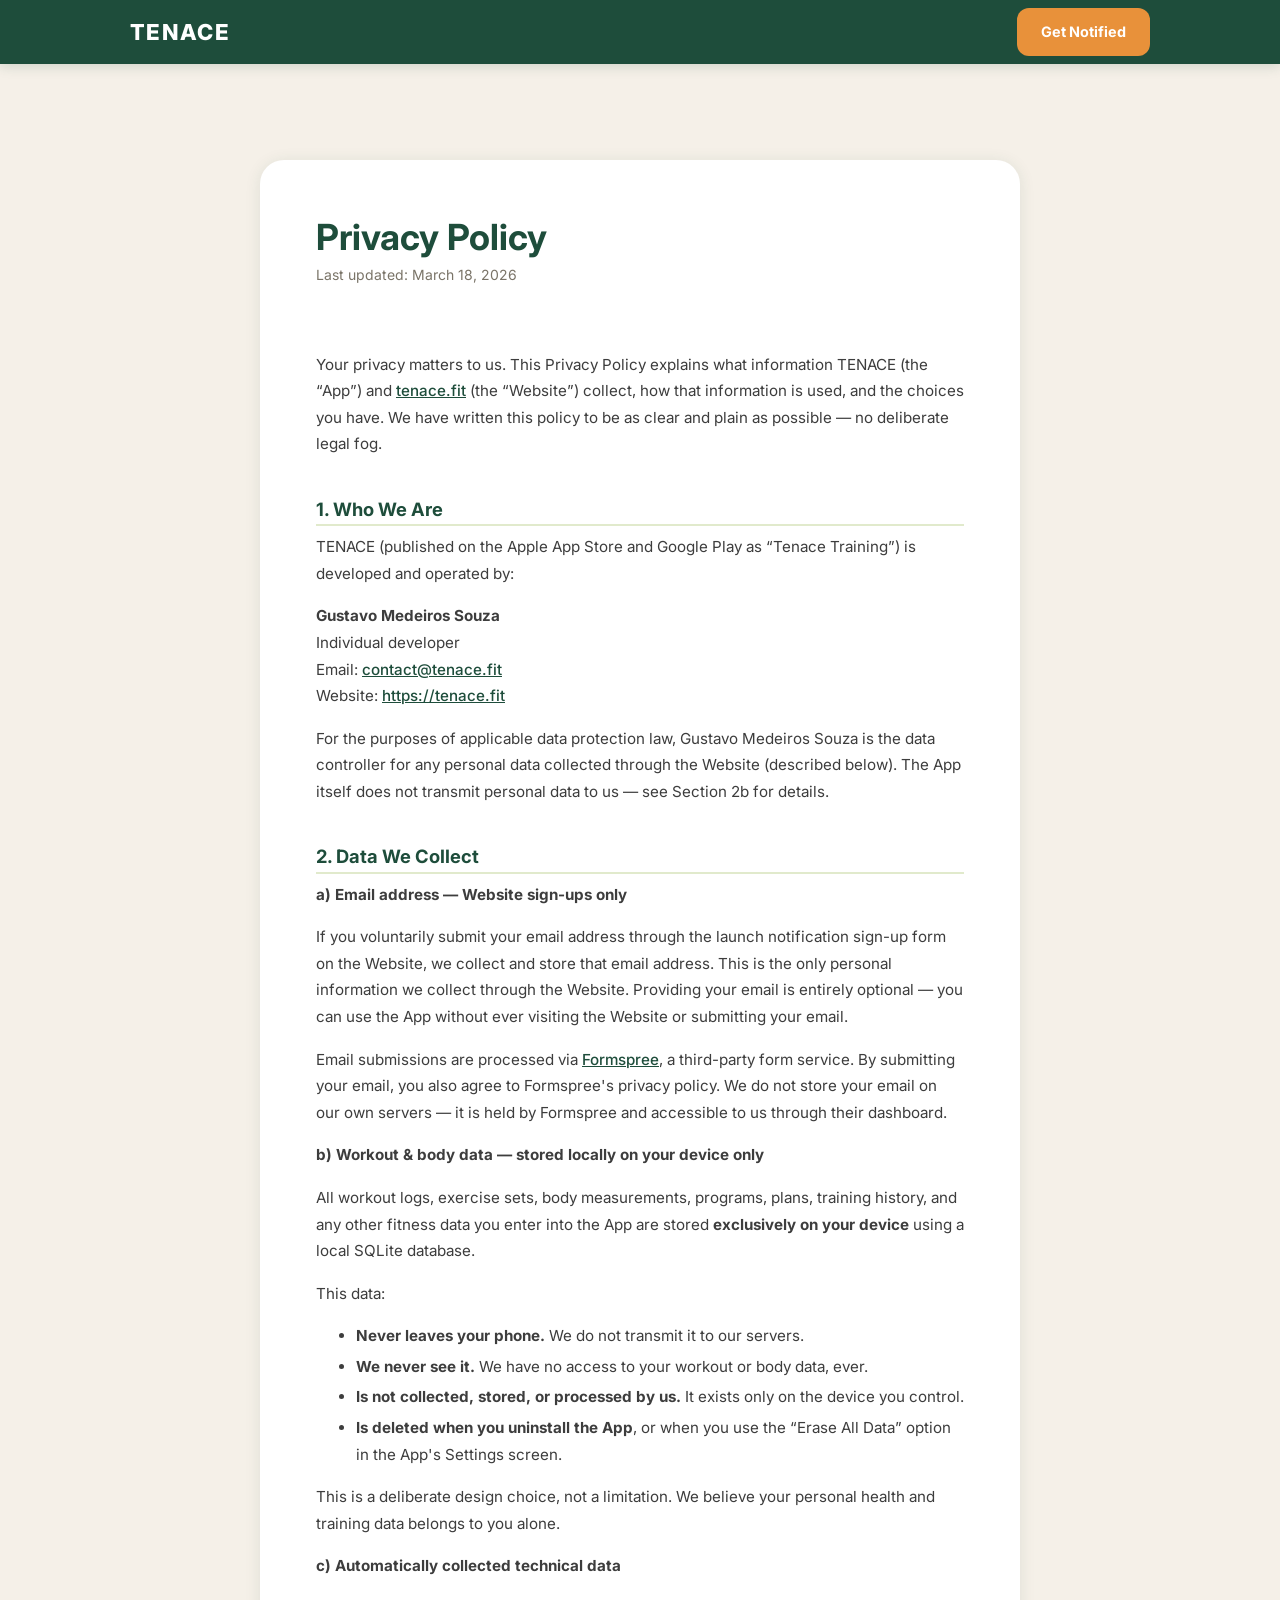
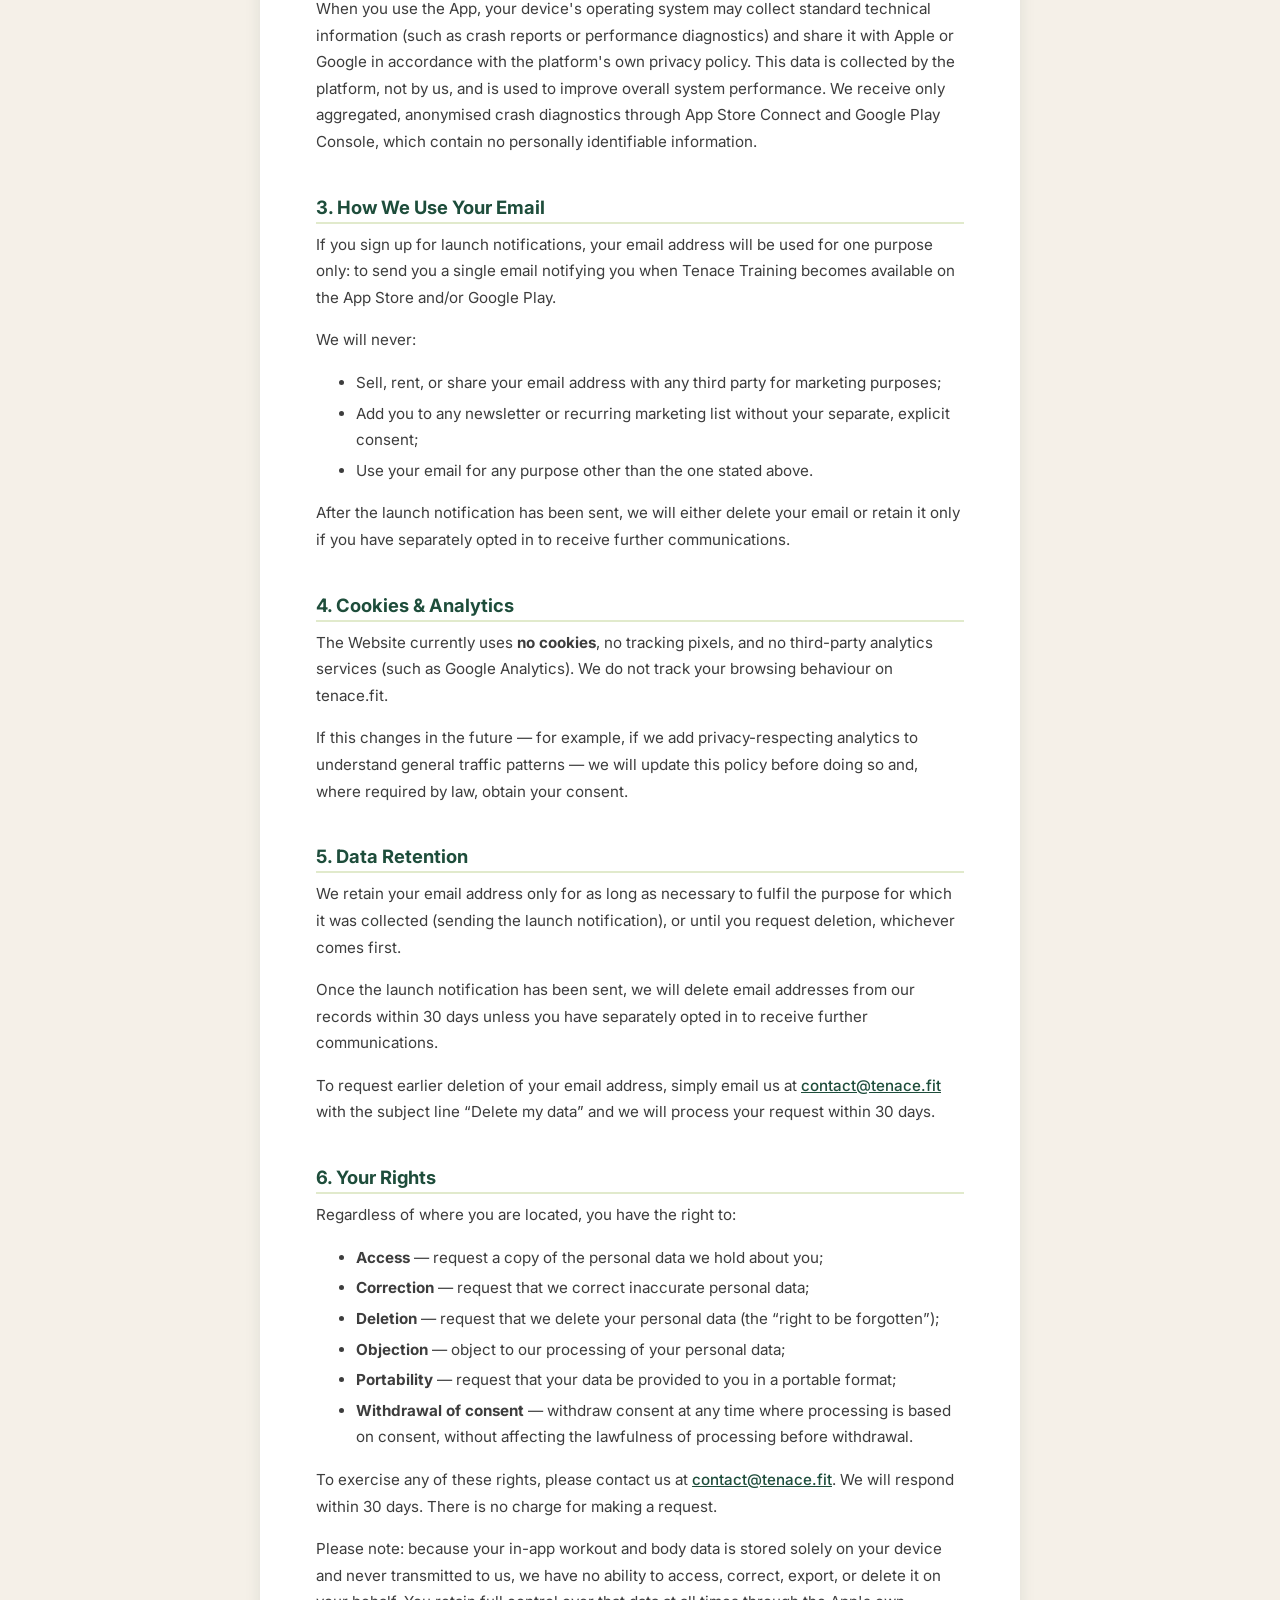
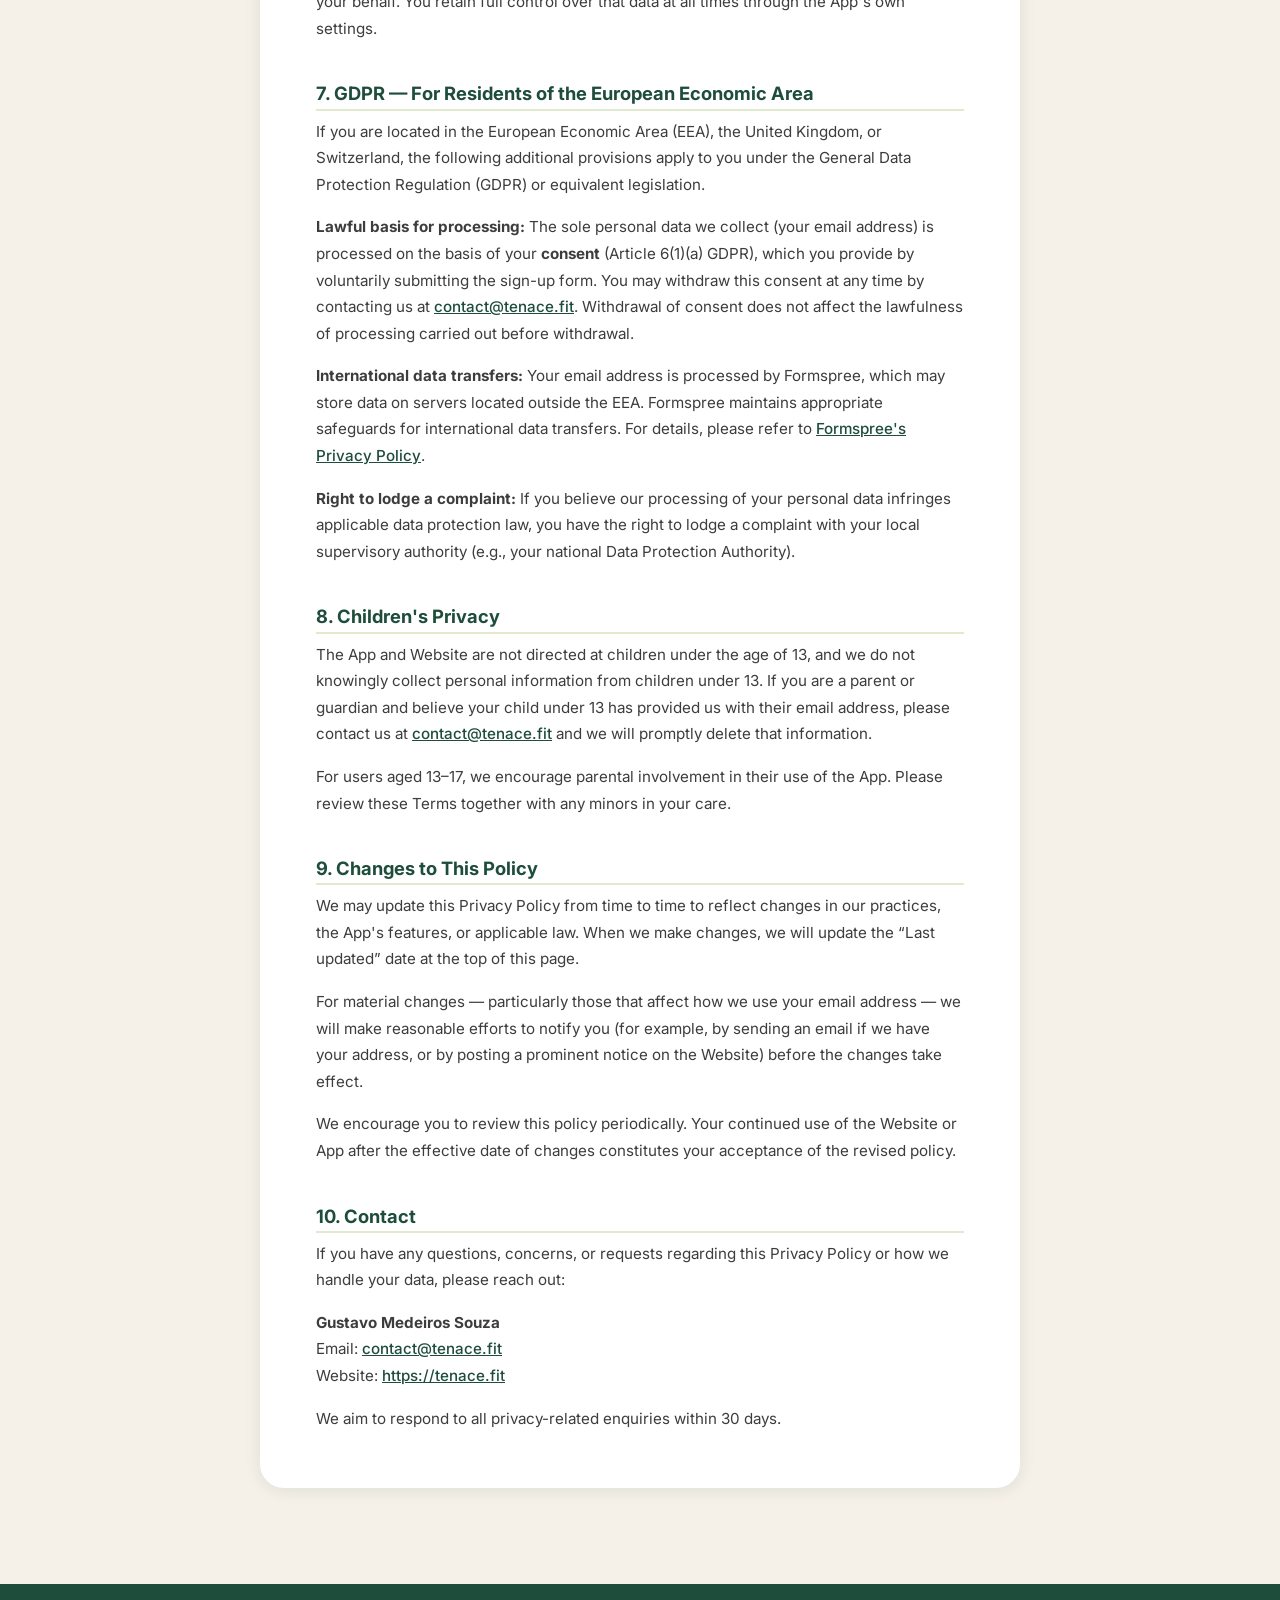
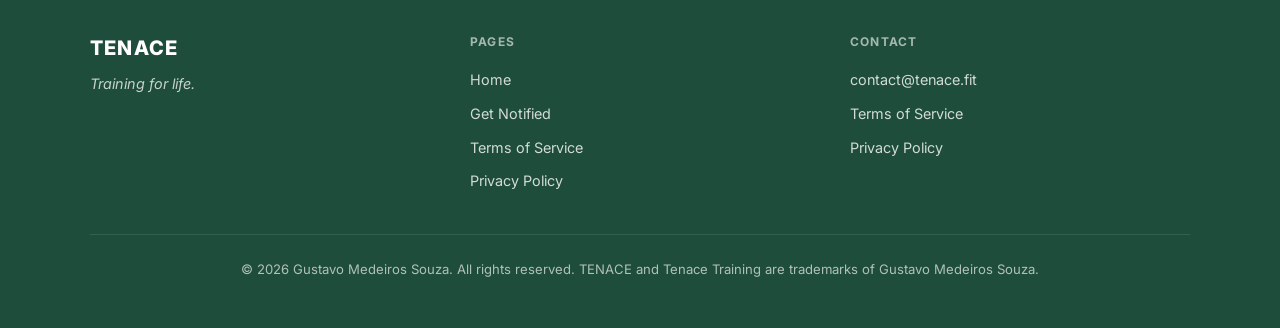
==== privacy.html @ 6ef83d58 "First version of Tenace Web Page" ====
<!DOCTYPE html>
<html lang="en">
<head>
  <!-- ============================================================
       TENACE — Privacy Policy
       https://tenace.fit/privacy.html
       ============================================================ -->

  <meta charset="UTF-8" />
  <meta name="viewport" content="width=device-width, initial-scale=1.0" />

  <title>Privacy Policy — TENACE</title>
  <meta name="description" content="Privacy Policy for TENACE (Tenace Training) — the gym tracker app by Gustavo Medeiros Souza. Your workout data never leaves your device." />
  <meta name="robots" content="noindex" />

  <link rel="canonical" href="https://tenace.fit/privacy.html" />

  <!-- Google Fonts — Inter -->
  <link rel="preconnect" href="https://fonts.googleapis.com" />
  <link rel="preconnect" href="https://fonts.gstatic.com" crossorigin />
  <link href="https://fonts.googleapis.com/css2?family=Inter:wght@400;500;600;700;800&display=swap" rel="stylesheet" />

  <!-- Shared stylesheet -->
  <link rel="stylesheet" href="styles.css" />
</head>

<body>

  <!-- ============================================================
       NAVIGATION (identical to index.html)
       ============================================================ -->
  <nav class="site-nav" aria-label="Main navigation">
    <div class="site-nav__inner">
      <a href="/" class="site-nav__logo" aria-label="TENACE home">TENACE</a>
      <div class="site-nav__actions">
        <a href="/#signup" class="btn-primary site-nav__cta">Get Notified</a>
      </div>
    </div>
  </nav>


  <!-- ============================================================
       PRIVACY POLICY CONTENT
       ============================================================ -->
  <main class="prose-page" aria-labelledby="privacy-title">
    <article class="prose-card">

      <h1 id="privacy-title">Privacy Policy</h1>
      <p class="prose-meta">Last updated: March 18, 2026</p>

      <p>
        Your privacy matters to us. This Privacy Policy explains what information
        TENACE (the &ldquo;App&rdquo;) and <a href="https://tenace.fit">tenace.fit</a>
        (the &ldquo;Website&rdquo;) collect, how that information is used, and
        the choices you have. We have written this policy to be as clear and
        plain as possible — no deliberate legal fog.
      </p>


      <!-- ── 1. Who We Are ── -->
      <h2>1. Who We Are</h2>
      <p>
        TENACE (published on the Apple App Store and Google Play as &ldquo;Tenace
        Training&rdquo;) is developed and operated by:
      </p>
      <p>
        <strong>Gustavo Medeiros Souza</strong><br />
        Individual developer<br />
        Email: <a href="mailto:contact@tenace.fit">contact@tenace.fit</a><br />
        Website: <a href="https://tenace.fit">https://tenace.fit</a>
      </p>
      <p>
        For the purposes of applicable data protection law, Gustavo Medeiros Souza
        is the data controller for any personal data collected through the Website
        (described below). The App itself does not transmit personal data to us —
        see Section 2b for details.
      </p>


      <!-- ── 2. Data We Collect ── -->
      <h2>2. Data We Collect</h2>

      <p><strong>a) Email address — Website sign-ups only</strong></p>
      <p>
        If you voluntarily submit your email address through the launch notification
        sign-up form on the Website, we collect and store that email address. This
        is the only personal information we collect through the Website. Providing
        your email is entirely optional — you can use the App without ever visiting
        the Website or submitting your email.
      </p>
      <p>
        Email submissions are processed via <a href="https://formspree.io" target="_blank" rel="noopener noreferrer">Formspree</a>,
        a third-party form service. By submitting your email, you also agree to
        Formspree's privacy policy. We do not store your email on our own servers —
        it is held by Formspree and accessible to us through their dashboard.
      </p>

      <p><strong>b) Workout &amp; body data — stored locally on your device only</strong></p>
      <p>
        All workout logs, exercise sets, body measurements, programs, plans, training
        history, and any other fitness data you enter into the App are stored
        <strong>exclusively on your device</strong> using a local SQLite database.
      </p>
      <p>
        This data:
      </p>
      <ul>
        <li><strong>Never leaves your phone.</strong> We do not transmit it to our servers.</li>
        <li><strong>We never see it.</strong> We have no access to your workout or body data, ever.</li>
        <li><strong>Is not collected, stored, or processed by us.</strong> It exists only on the device you control.</li>
        <li><strong>Is deleted when you uninstall the App</strong>, or when you use the &ldquo;Erase All Data&rdquo; option in the App's Settings screen.</li>
      </ul>
      <p>
        This is a deliberate design choice, not a limitation. We believe your
        personal health and training data belongs to you alone.
      </p>

      <p><strong>c) Automatically collected technical data</strong></p>
      <p>
        When you use the App, your device's operating system may collect standard
        technical information (such as crash reports or performance diagnostics)
        and share it with Apple or Google in accordance with the platform's own
        privacy policy. This data is collected by the platform, not by us, and
        is used to improve overall system performance. We receive only aggregated,
        anonymised crash diagnostics through App Store Connect and Google Play
        Console, which contain no personally identifiable information.
      </p>


      <!-- ── 3. How We Use Your Email ── -->
      <h2>3. How We Use Your Email</h2>
      <p>
        If you sign up for launch notifications, your email address will be used
        for one purpose only: to send you a single email notifying you when Tenace
        Training becomes available on the App Store and/or Google Play.
      </p>
      <p>
        We will never:
      </p>
      <ul>
        <li>Sell, rent, or share your email address with any third party for
            marketing purposes;</li>
        <li>Add you to any newsletter or recurring marketing list without your
            separate, explicit consent;</li>
        <li>Use your email for any purpose other than the one stated above.</li>
      </ul>
      <p>
        After the launch notification has been sent, we will either delete your
        email or retain it only if you have separately opted in to receive further
        communications.
      </p>


      <!-- ── 4. Cookies & Analytics ── -->
      <h2>4. Cookies &amp; Analytics</h2>
      <p>
        The Website currently uses <strong>no cookies</strong>, no tracking pixels,
        and no third-party analytics services (such as Google Analytics). We do not
        track your browsing behaviour on tenace.fit.
      </p>
      <p>
        If this changes in the future — for example, if we add privacy-respecting
        analytics to understand general traffic patterns — we will update this
        policy before doing so and, where required by law, obtain your consent.
      </p>


      <!-- ── 5. Data Retention ── -->
      <h2>5. Data Retention</h2>
      <p>
        We retain your email address only for as long as necessary to fulfil the
        purpose for which it was collected (sending the launch notification), or
        until you request deletion, whichever comes first.
      </p>
      <p>
        Once the launch notification has been sent, we will delete email addresses
        from our records within 30 days unless you have separately opted in to
        receive further communications.
      </p>
      <p>
        To request earlier deletion of your email address, simply email us at
        <a href="mailto:contact@tenace.fit">contact@tenace.fit</a> with the
        subject line &ldquo;Delete my data&rdquo; and we will process your
        request within 30 days.
      </p>


      <!-- ── 6. Your Rights ── -->
      <h2>6. Your Rights</h2>
      <p>
        Regardless of where you are located, you have the right to:
      </p>
      <ul>
        <li><strong>Access</strong> — request a copy of the personal data we hold about you;</li>
        <li><strong>Correction</strong> — request that we correct inaccurate personal data;</li>
        <li><strong>Deletion</strong> — request that we delete your personal data (the &ldquo;right to be forgotten&rdquo;);</li>
        <li><strong>Objection</strong> — object to our processing of your personal data;</li>
        <li><strong>Portability</strong> — request that your data be provided to you in a portable format;</li>
        <li><strong>Withdrawal of consent</strong> — withdraw consent at any time where processing is based on consent, without affecting the lawfulness of processing before withdrawal.</li>
      </ul>
      <p>
        To exercise any of these rights, please contact us at
        <a href="mailto:contact@tenace.fit">contact@tenace.fit</a>.
        We will respond within 30 days. There is no charge for making a request.
      </p>
      <p>
        Please note: because your in-app workout and body data is stored solely on
        your device and never transmitted to us, we have no ability to access,
        correct, export, or delete it on your behalf. You retain full control over
        that data at all times through the App's own settings.
      </p>


      <!-- ── 7. GDPR (EU Residents) ── -->
      <h2>7. GDPR — For Residents of the European Economic Area</h2>
      <p>
        If you are located in the European Economic Area (EEA), the United Kingdom,
        or Switzerland, the following additional provisions apply to you under the
        General Data Protection Regulation (GDPR) or equivalent legislation.
      </p>
      <p>
        <strong>Lawful basis for processing:</strong> The sole personal data we
        collect (your email address) is processed on the basis of your
        <strong>consent</strong> (Article 6(1)(a) GDPR), which you provide by
        voluntarily submitting the sign-up form. You may withdraw this consent
        at any time by contacting us at
        <a href="mailto:contact@tenace.fit">contact@tenace.fit</a>.
        Withdrawal of consent does not affect the lawfulness of processing
        carried out before withdrawal.
      </p>
      <p>
        <strong>International data transfers:</strong> Your email address is
        processed by Formspree, which may store data on servers located outside
        the EEA. Formspree maintains appropriate safeguards for international data
        transfers. For details, please refer to
        <a href="https://formspree.io/legal/privacy-policy/" target="_blank" rel="noopener noreferrer">Formspree's Privacy Policy</a>.
      </p>
      <p>
        <strong>Right to lodge a complaint:</strong> If you believe our processing
        of your personal data infringes applicable data protection law, you have
        the right to lodge a complaint with your local supervisory authority
        (e.g., your national Data Protection Authority).
      </p>


      <!-- ── 8. Children's Privacy ── -->
      <h2>8. Children's Privacy</h2>
      <p>
        The App and Website are not directed at children under the age of 13, and
        we do not knowingly collect personal information from children under 13.
        If you are a parent or guardian and believe your child under 13 has
        provided us with their email address, please contact us at
        <a href="mailto:contact@tenace.fit">contact@tenace.fit</a> and we will
        promptly delete that information.
      </p>
      <p>
        For users aged 13–17, we encourage parental involvement in their use of
        the App. Please review these Terms together with any minors in your care.
      </p>


      <!-- ── 9. Changes to This Policy ── -->
      <h2>9. Changes to This Policy</h2>
      <p>
        We may update this Privacy Policy from time to time to reflect changes in
        our practices, the App's features, or applicable law. When we make changes,
        we will update the &ldquo;Last updated&rdquo; date at the top of this page.
      </p>
      <p>
        For material changes — particularly those that affect how we use your email
        address — we will make reasonable efforts to notify you (for example, by
        sending an email if we have your address, or by posting a prominent notice
        on the Website) before the changes take effect.
      </p>
      <p>
        We encourage you to review this policy periodically. Your continued use of
        the Website or App after the effective date of changes constitutes your
        acceptance of the revised policy.
      </p>


      <!-- ── 10. Contact ── -->
      <h2>10. Contact</h2>
      <p>
        If you have any questions, concerns, or requests regarding this Privacy
        Policy or how we handle your data, please reach out:
      </p>
      <p>
        <strong>Gustavo Medeiros Souza</strong><br />
        Email: <a href="mailto:contact@tenace.fit">contact@tenace.fit</a><br />
        Website: <a href="https://tenace.fit">https://tenace.fit</a>
      </p>
      <p>
        We aim to respond to all privacy-related enquiries within 30 days.
      </p>

    </article>
  </main>


  <!-- ============================================================
       FOOTER (identical to index.html)
       ============================================================ -->
  <footer class="site-footer" role="contentinfo">
    <div class="site-footer__inner">

      <div class="site-footer__brand">
        <p class="site-footer__brand-name">TENACE</p>
        <p class="site-footer__tagline">Training for life.</p>
      </div>

      <nav aria-label="Footer navigation">
        <p class="site-footer__heading">Pages</p>
        <ul class="site-footer__links">
          <li><a href="/">Home</a></li>
          <li><a href="/#signup">Get Notified</a></li>
          <li><a href="terms.html">Terms of Service</a></li>
          <li><a href="privacy.html">Privacy Policy</a></li>
        </ul>
      </nav>

      <div>
        <p class="site-footer__heading">Contact</p>
        <ul class="site-footer__links">
          <li><a href="mailto:contact@tenace.fit">contact@tenace.fit</a></li>
          <li><a href="terms.html">Terms of Service</a></li>
          <li><a href="privacy.html">Privacy Policy</a></li>
        </ul>
      </div>

    </div>

    <div class="site-footer__bottom">
      &copy; 2026 Gustavo Medeiros Souza. All rights reserved.
      TENACE and Tenace Training are trademarks of Gustavo Medeiros Souza.
    </div>
  </footer>

</body>
</html>
---- styles.css ----
/* ============================================================
   TENACE — Shared Stylesheet
   Website: https://tenace.fit
   "Training for life."
   ============================================================ */

/* ── Google Fonts are loaded via <link> in each HTML file ── */

/* ============================================================
   1. CSS CUSTOM PROPERTIES (Design Tokens)
   ============================================================ */
:root {
  /* Brand colours */
  --color-primary:  #1E4D3B;  /* Forest Green — primary brand colour */
  --color-amber:    #E8913A;  /* Amber — CTA buttons, accents */
  --color-lime:     #A8C26E;  /* Lime Green — highlights, success states */
  --color-bg:       #F5F0E8;  /* Creamy White — page background */
  --color-surface:  #FFFFFF;  /* White — cards, surfaces */
  --color-text:     #3D3D3D;  /* Soft Charcoal — body text */
  --color-muted:    #7A7468;  /* Warm medium gray — secondary text */

  /* Tinted backgrounds (for subtle section fills) */
  --color-lime-tint:    rgba(168, 194, 110, 0.13);
  --color-lime-border:  rgba(168, 194, 110, 0.35);
  --color-primary-tint: rgba(30, 77, 59, 0.07);

  /* Spacing scale */
  --space-xs:  4px;
  --space-sm:  8px;
  --space-md:  16px;
  --space-lg:  24px;
  --space-xl:  40px;
  --space-2xl: 64px;
  --space-3xl: 96px;

  /* Border radii */
  --radius-sm:  6px;
  --radius-md:  12px;
  --radius-lg:  16px;
  --radius-xl:  24px;
  --radius-pill: 9999px;

  /* Shadows */
  --shadow-card: 0 2px 16px rgba(30, 77, 59, 0.10);
  --shadow-nav:  0 2px 12px rgba(30, 77, 59, 0.18);

  /* Typography */
  --font-base: 'Inter', system-ui, -apple-system, sans-serif;

  /* Layout */
  --container-max: 1100px;
  --container-pad: clamp(20px, 5vw, 40px);
}

/* ============================================================
   2. CSS RESET
   ============================================================ */
*, *::before, *::after {
  box-sizing: border-box;
  margin: 0;
  padding: 0;
}

html {
  scroll-behavior: smooth;
  font-size: 16px;
  -webkit-text-size-adjust: 100%;
}

body {
  font-family: var(--font-base);
  background-color: var(--color-bg);
  color: var(--color-text);
  line-height: 1.6;
  -webkit-font-smoothing: antialiased;
  -moz-osx-font-smoothing: grayscale;
}

img, svg {
  display: block;
  max-width: 100%;
}

a {
  color: inherit;
  text-decoration: none;
}

ul, ol {
  list-style: none;
}

button, input, textarea, select {
  font-family: inherit;
  font-size: inherit;
}

h1, h2, h3, h4, h5, h6 {
  line-height: 1.2;
  font-weight: 700;
}

/* ============================================================
   3. LAYOUT UTILITIES
   ============================================================ */
.container {
  width: 100%;
  max-width: var(--container-max);
  margin-left: auto;
  margin-right: auto;
  padding-left: var(--container-pad);
  padding-right: var(--container-pad);
}

/* ============================================================
   4. BUTTON STYLES
   ============================================================ */

/* Primary CTA — amber background, white text */
.btn-primary {
  display: inline-flex;
  align-items: center;
  justify-content: center;
  gap: var(--space-sm);
  background-color: var(--color-amber);
  color: #FFFFFF;
  font-weight: 700;
  font-size: 1rem;
  padding: 14px 28px;
  border-radius: var(--radius-md);
  border: 2px solid transparent;
  cursor: pointer;
  transition: background-color 0.18s ease, transform 0.12s ease, box-shadow 0.18s ease;
  white-space: nowrap;
  text-decoration: none;
}

.btn-primary:hover,
.btn-primary:focus-visible {
  background-color: #D07B28;  /* Slightly darker amber on hover */
  box-shadow: 0 4px 16px rgba(232, 145, 58, 0.35);
  transform: translateY(-1px);
  outline: none;
}

.btn-primary:active {
  transform: translateY(0);
  box-shadow: none;
}

/* Outline variant — forest green border and text */
.btn-outline {
  display: inline-flex;
  align-items: center;
  justify-content: center;
  gap: var(--space-sm);
  background-color: transparent;
  color: var(--color-primary);
  font-weight: 600;
  font-size: 1rem;
  padding: 12px 26px;
  border-radius: var(--radius-md);
  border: 2px solid var(--color-primary);
  cursor: pointer;
  transition: background-color 0.18s ease, color 0.18s ease, transform 0.12s ease;
  white-space: nowrap;
  text-decoration: none;
}

.btn-outline:hover,
.btn-outline:focus-visible {
  background-color: var(--color-primary);
  color: #FFFFFF;
  outline: none;
}

/* ============================================================
   5. NAVIGATION
   ============================================================ */
.site-nav {
  position: sticky;
  top: 0;
  z-index: 100;
  background-color: var(--color-primary);
  box-shadow: var(--shadow-nav);
}

.site-nav__inner {
  display: flex;
  align-items: center;
  justify-content: space-between;
  height: 64px;
  padding-left: var(--container-pad);
  padding-right: var(--container-pad);
  max-width: var(--container-max);
  margin-left: auto;
  margin-right: auto;
}

/* TENACE wordmark in the nav */
.site-nav__logo {
  font-size: 1.375rem;
  font-weight: 800;
  color: #FFFFFF;
  letter-spacing: 0.06em;
  text-decoration: none;
  line-height: 1;
}

.site-nav__logo:hover {
  opacity: 0.9;
}

/* Right-side nav actions */
.site-nav__actions {
  display: flex;
  align-items: center;
  gap: var(--space-md);
}

/* Nav CTA button — amber, but slightly smaller */
.site-nav__cta {
  font-size: 0.9rem;
  padding: 10px 22px;
}

/* ============================================================
   6. FOOTER
   ============================================================ */
.site-footer {
  background-color: var(--color-primary);
  color: #FFFFFF;
  padding: 48px var(--container-pad);
}

.site-footer__inner {
  max-width: var(--container-max);
  margin-left: auto;
  margin-right: auto;
  display: grid;
  grid-template-columns: 1fr 1fr 1fr;
  gap: var(--space-xl);
  align-items: start;
}

/* Column 1 — logo + tagline */
.site-footer__brand-name {
  font-size: 1.25rem;
  font-weight: 800;
  letter-spacing: 0.06em;
  margin-bottom: var(--space-sm);
}

.site-footer__tagline {
  font-size: 0.9rem;
  opacity: 0.75;
  font-style: italic;
}

/* Column headings */
.site-footer__heading {
  font-size: 0.75rem;
  font-weight: 700;
  letter-spacing: 0.1em;
  text-transform: uppercase;
  opacity: 0.6;
  margin-bottom: var(--space-md);
}

/* Footer links */
.site-footer__links {
  display: flex;
  flex-direction: column;
  gap: var(--space-sm);
}

.site-footer__links a {
  font-size: 0.9rem;
  opacity: 0.8;
  transition: opacity 0.15s ease;
}

.site-footer__links a:hover {
  opacity: 1;
  text-decoration: underline;
}

/* Bottom copyright bar */
.site-footer__bottom {
  max-width: var(--container-max);
  margin: var(--space-xl) auto 0;
  padding-top: var(--space-lg);
  border-top: 1px solid rgba(255, 255, 255, 0.15);
  text-align: center;
  font-size: 0.82rem;
  opacity: 0.65;
}

/* ============================================================
   7. FORM ELEMENTS (shared across pages)
   ============================================================ */
.form-input {
  flex: 1;
  min-width: 0;          /* Allows shrinking inside flex containers */
  height: 50px;
  padding: 0 var(--space-md);
  border: 2px solid rgba(30, 77, 59, 0.20);
  border-radius: var(--radius-md);
  background-color: var(--color-surface);
  color: var(--color-text);
  font-size: 0.95rem;
  transition: border-color 0.18s ease, box-shadow 0.18s ease;
  outline: none;
}

.form-input::placeholder {
  color: var(--color-muted);
}

.form-input:focus {
  border-color: var(--color-primary);
  box-shadow: 0 0 0 3px rgba(30, 77, 59, 0.10);
}

/* ============================================================
   8. PROSE / LEGAL PAGE STYLES
   Used on terms.html and privacy.html
   ============================================================ */
.prose-page {
  padding: var(--space-3xl) var(--container-pad);
  min-height: calc(100vh - 64px - 260px); /* Fill space between nav and footer */
}

.prose-card {
  background-color: var(--color-surface);
  border-radius: var(--radius-xl);
  padding: clamp(32px, 6vw, 56px);
  max-width: 760px;
  margin: 0 auto;
  box-shadow: var(--shadow-card);
}

.prose-card h1 {
  font-size: clamp(1.75rem, 4vw, 2.25rem);
  color: var(--color-primary);
  margin-bottom: var(--space-xs);
}

.prose-card .prose-meta {
  font-size: 0.875rem;
  color: var(--color-muted);
  margin-bottom: var(--space-2xl);
}

.prose-card h2 {
  font-size: 1.15rem;
  color: var(--color-primary);
  margin-top: var(--space-xl);
  margin-bottom: var(--space-sm);
  padding-bottom: var(--space-xs);
  border-bottom: 2px solid var(--color-lime-border);
}

.prose-card p {
  font-size: 0.95rem;
  color: var(--color-text);
  line-height: 1.75;
  margin-bottom: var(--space-md);
}

.prose-card p:last-child {
  margin-bottom: 0;
}

.prose-card ul {
  list-style: disc;
  padding-left: var(--space-xl);
  margin-bottom: var(--space-md);
}

.prose-card ul li {
  font-size: 0.95rem;
  color: var(--color-text);
  line-height: 1.75;
  margin-bottom: var(--space-xs);
}

.prose-card a {
  color: var(--color-primary);
  text-decoration: underline;
  font-weight: 500;
}

.prose-card a:hover {
  color: var(--color-amber);
}

/* ============================================================
   9. RESPONSIVE — MOBILE BREAKPOINT (≤ 768px)
   ============================================================ */
@media (max-width: 768px) {
  /* Footer collapses to single column */
  .site-footer__inner {
    grid-template-columns: 1fr;
    gap: var(--space-xl);
  }

  /* Nav CTA text shortens on very small screens */
  .site-nav__cta {
    font-size: 0.85rem;
    padding: 9px 16px;
  }

  /* Prose card removes excess padding on mobile */
  .prose-card {
    border-radius: var(--radius-lg);
  }

  .prose-page {
    padding: var(--space-xl) var(--container-pad);
  }
}

@media (max-width: 480px) {
  .site-nav__logo {
    font-size: 1.2rem;
  }
}
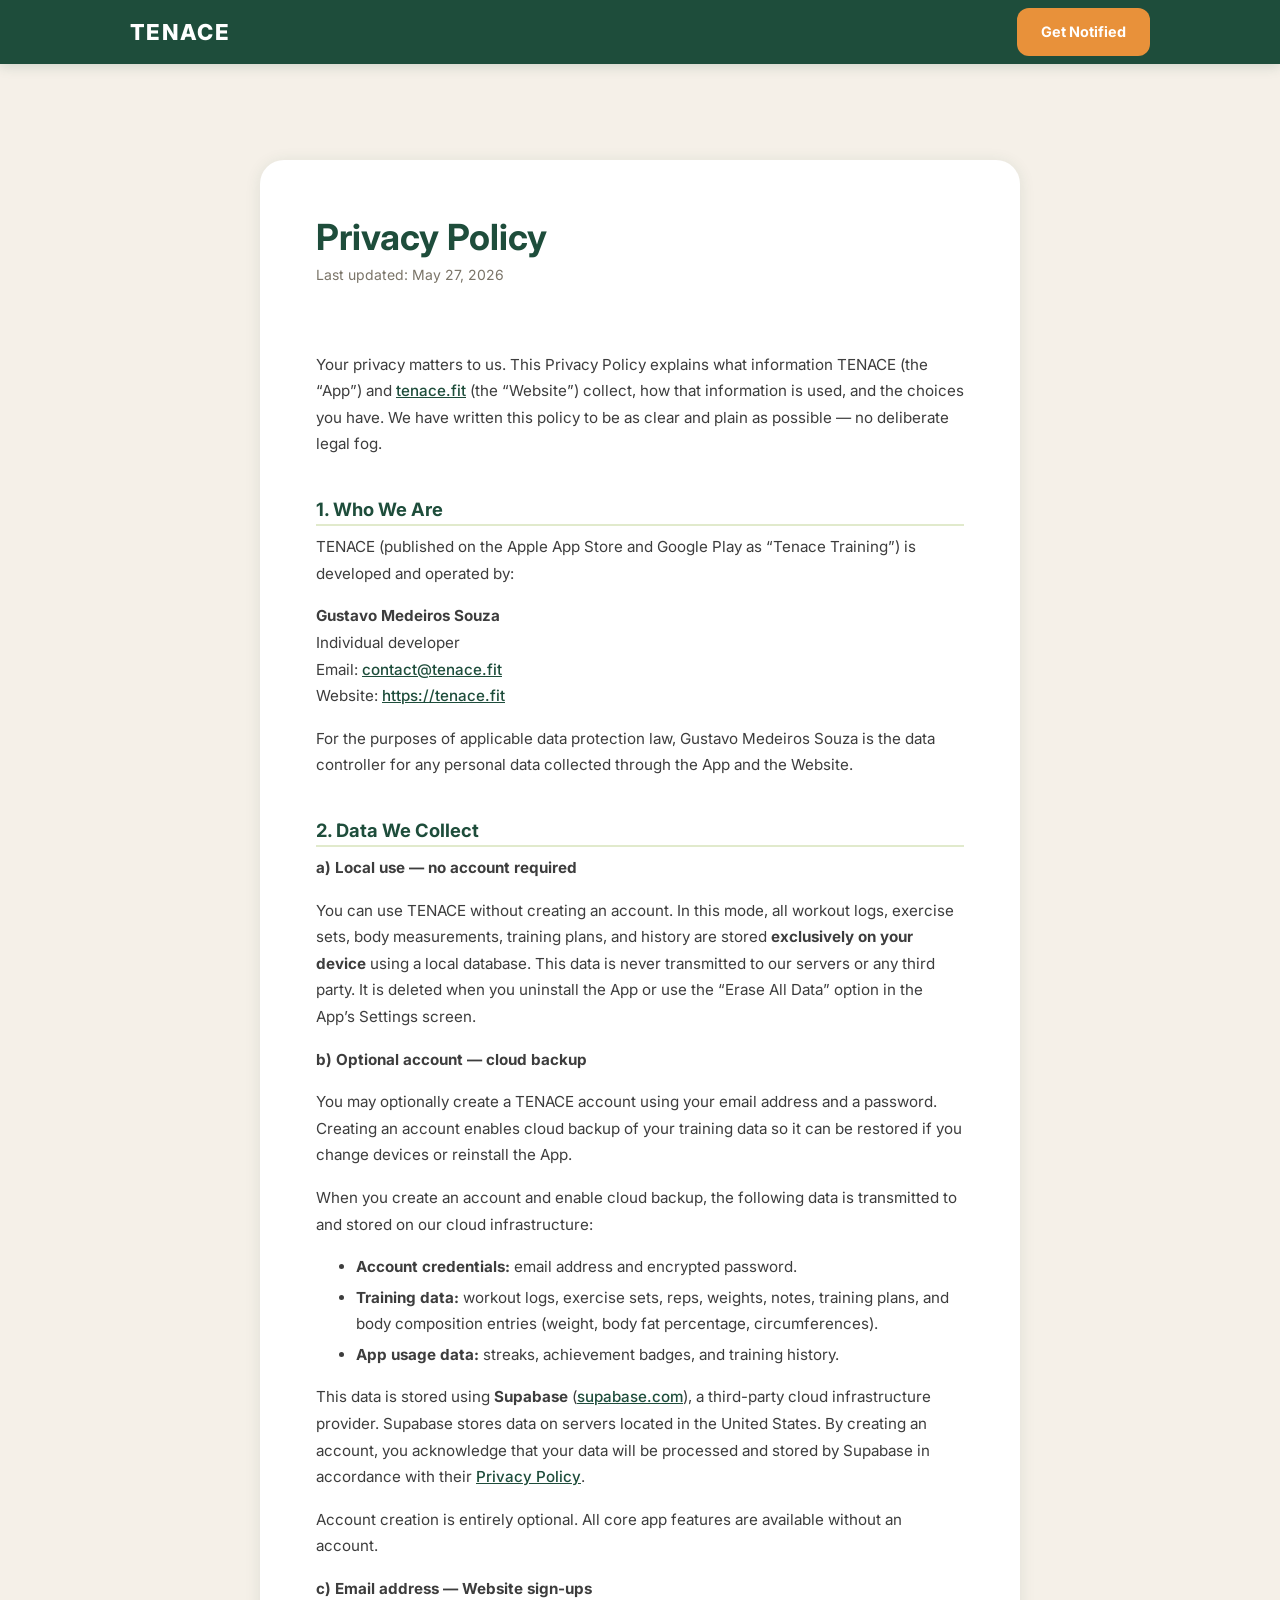
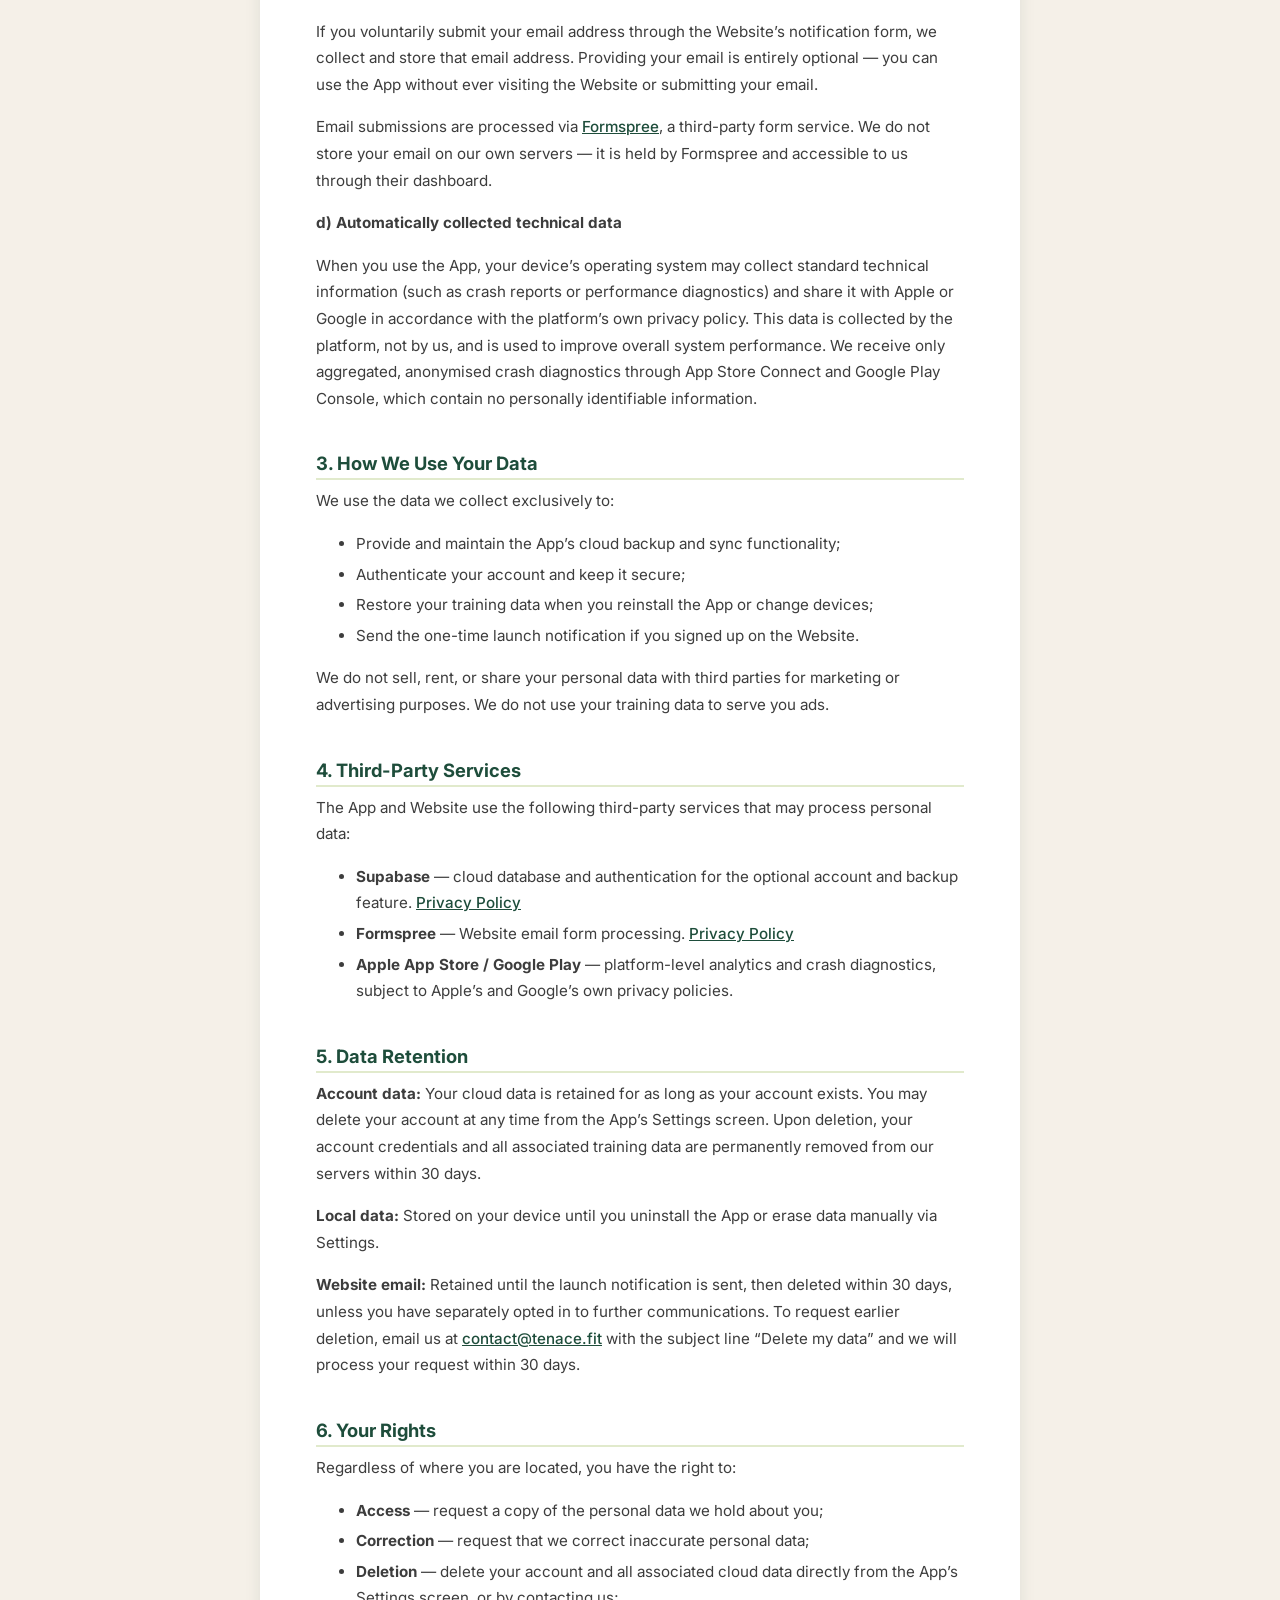
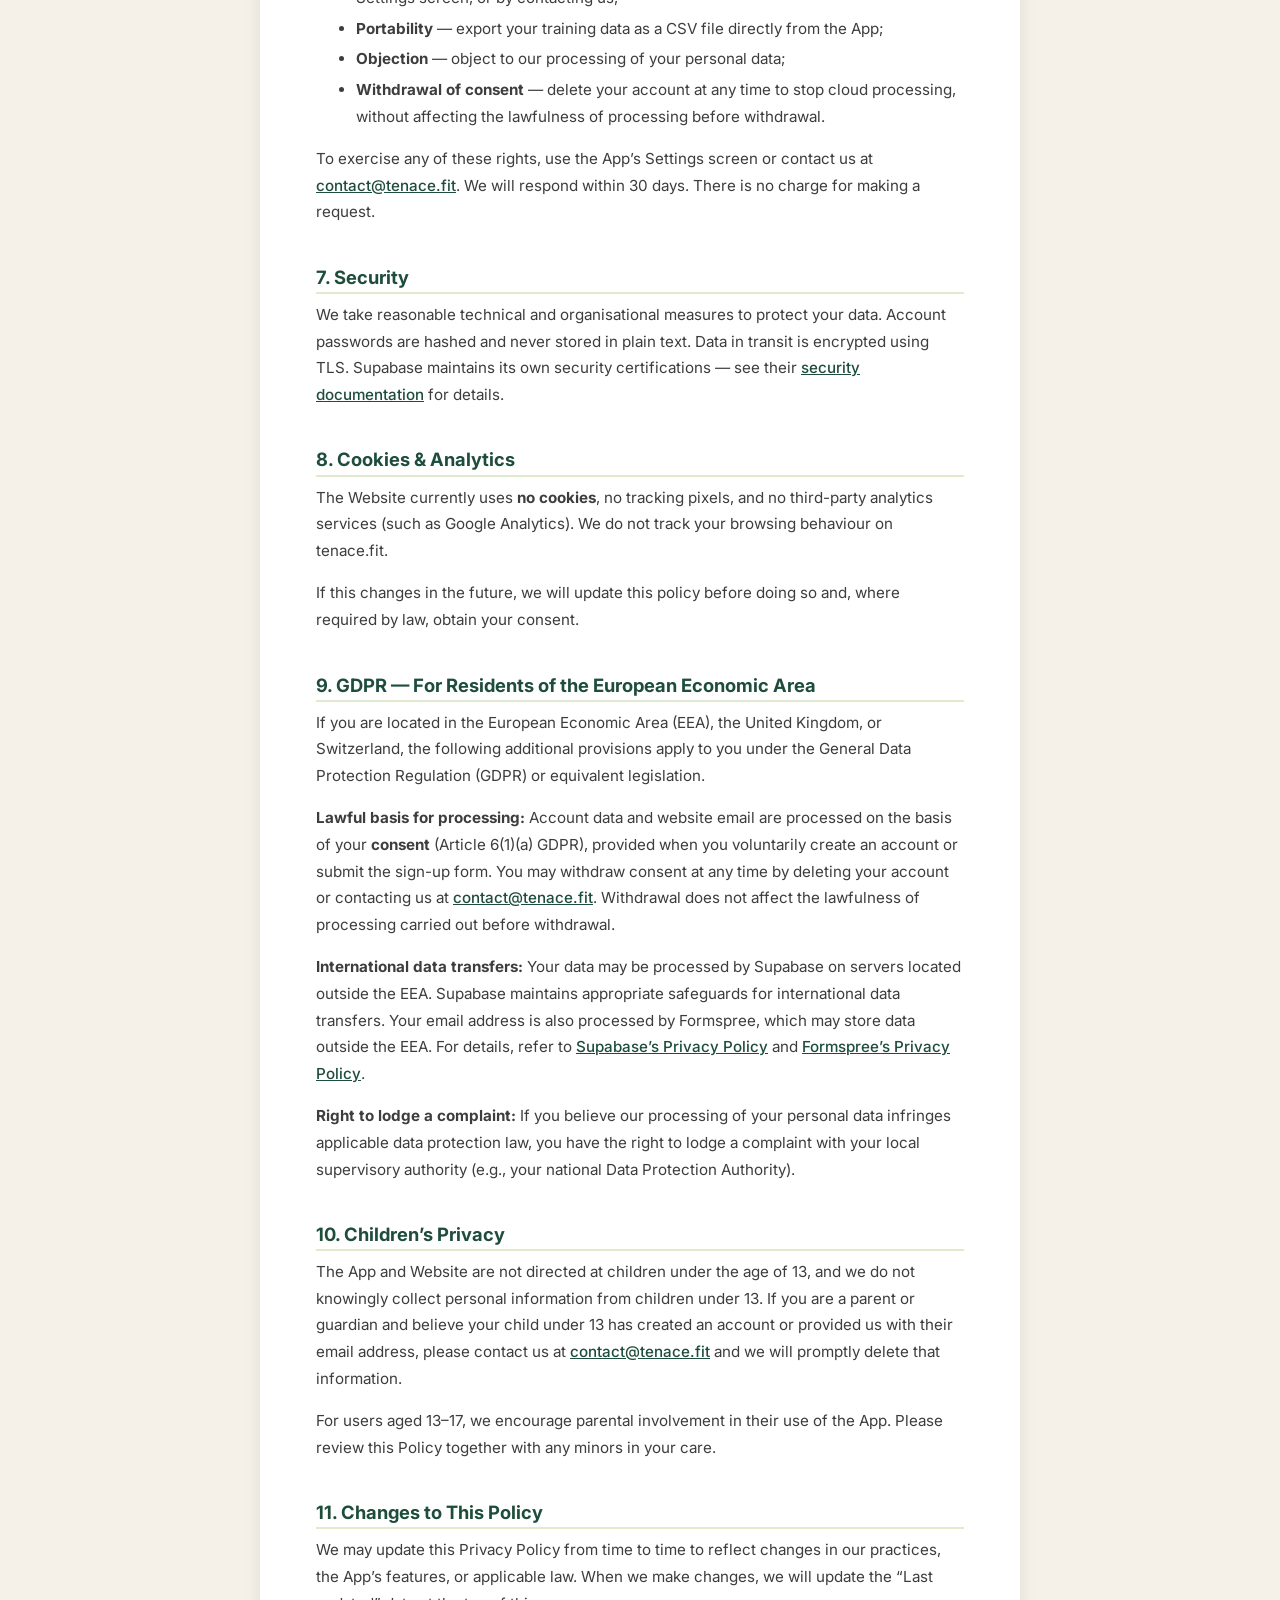
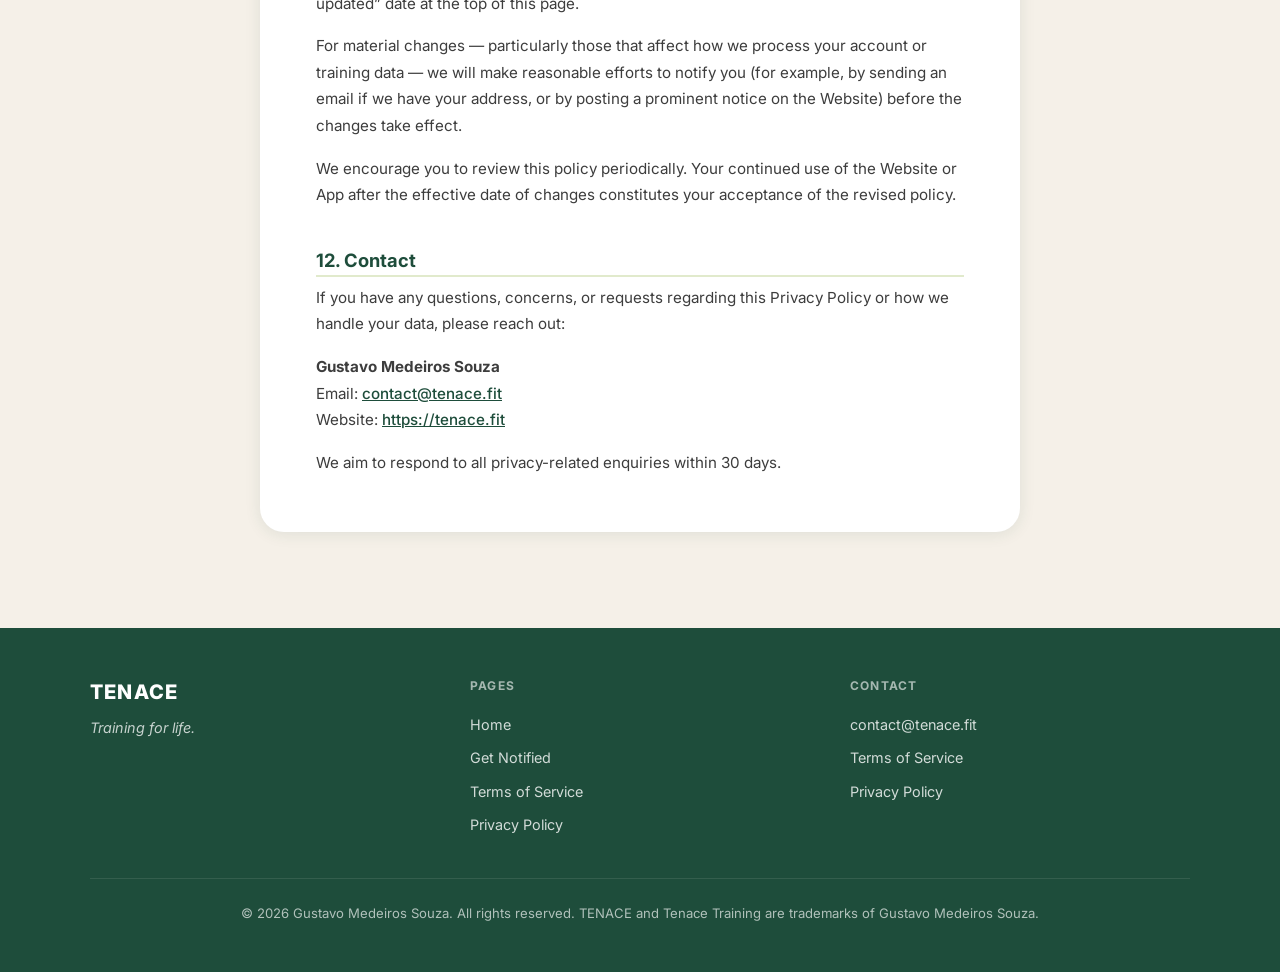
==== commit dbb79232: "Privacy update This update reflects the use of Supabase." ====
--- a/privacy.html
+++ b/privacy.html
@@ -10,7 +10,7 @@
   <meta name="viewport" content="width=device-width, initial-scale=1.0" />
 
   <title>Privacy Policy — TENACE</title>
-  <meta name="description" content="Privacy Policy for TENACE (Tenace Training) — the gym tracker app by Gustavo Medeiros Souza. Your workout data never leaves your device." />
+  <meta name="description" content="Privacy Policy for TENACE (Tenace Training) — the gym tracker app by Gustavo Medeiros Souza." />
   <meta name="robots" content="noindex" />
 
   <link rel="canonical" href="https://tenace.fit/privacy.html" />
@@ -46,7 +46,7 @@
     <article class="prose-card">
 
       <h1 id="privacy-title">Privacy Policy</h1>
-      <p class="prose-meta">Last updated: March 18, 2026</p>
+      <p class="prose-meta">Last updated: May 27, 2026</p>
 
       <p>
         Your privacy matters to us. This Privacy Policy explains what information
@@ -71,55 +71,74 @@
       </p>
       <p>
         For the purposes of applicable data protection law, Gustavo Medeiros Souza
-        is the data controller for any personal data collected through the Website
-        (described below). The App itself does not transmit personal data to us —
-        see Section 2b for details.
+        is the data controller for any personal data collected through the App
+        and the Website.
       </p>
 
 
       <!-- ── 2. Data We Collect ── -->
       <h2>2. Data We Collect</h2>
 
-      <p><strong>a) Email address — Website sign-ups only</strong></p>
-      <p>
-        If you voluntarily submit your email address through the launch notification
-        sign-up form on the Website, we collect and store that email address. This
-        is the only personal information we collect through the Website. Providing
-        your email is entirely optional — you can use the App without ever visiting
-        the Website or submitting your email.
-      </p>
-      <p>
-        Email submissions are processed via <a href="https://formspree.io" target="_blank" rel="noopener noreferrer">Formspree</a>,
-        a third-party form service. By submitting your email, you also agree to
-        Formspree's privacy policy. We do not store your email on our own servers —
+      <p><strong>a) Local use — no account required</strong></p>
+      <p>
+        You can use TENACE without creating an account. In this mode, all workout
+        logs, exercise sets, body measurements, training plans, and history are
+        stored <strong>exclusively on your device</strong> using a local database.
+        This data is never transmitted to our servers or any third party. It is
+        deleted when you uninstall the App or use the &ldquo;Erase All Data&rdquo;
+        option in the App&rsquo;s Settings screen.
+      </p>
+
+      <p><strong>b) Optional account — cloud backup</strong></p>
+      <p>
+        You may optionally create a TENACE account using your email address and a
+        password. Creating an account enables cloud backup of your training data so
+        it can be restored if you change devices or reinstall the App.
+      </p>
+      <p>
+        When you create an account and enable cloud backup, the following data is
+        transmitted to and stored on our cloud infrastructure:
+      </p>
+      <ul>
+        <li><strong>Account credentials:</strong> email address and encrypted password.</li>
+        <li><strong>Training data:</strong> workout logs, exercise sets, reps, weights,
+            notes, training plans, and body composition entries (weight, body fat
+            percentage, circumferences).</li>
+        <li><strong>App usage data:</strong> streaks, achievement badges, and training
+            history.</li>
+      </ul>
+      <p>
+        This data is stored using <strong>Supabase</strong>
+        (<a href="https://supabase.com" target="_blank" rel="noopener noreferrer">supabase.com</a>),
+        a third-party cloud infrastructure provider. Supabase stores data on servers
+        located in the United States. By creating an account, you acknowledge that
+        your data will be processed and stored by Supabase in accordance with their
+        <a href="https://supabase.com/privacy" target="_blank" rel="noopener noreferrer">Privacy Policy</a>.
+      </p>
+      <p>
+        Account creation is entirely optional. All core app features are available
+        without an account.
+      </p>
+
+      <p><strong>c) Email address — Website sign-ups</strong></p>
+      <p>
+        If you voluntarily submit your email address through the Website&rsquo;s
+        notification form, we collect and store that email address. Providing your
+        email is entirely optional — you can use the App without ever visiting the
+        Website or submitting your email.
+      </p>
+      <p>
+        Email submissions are processed via
+        <a href="https://formspree.io" target="_blank" rel="noopener noreferrer">Formspree</a>,
+        a third-party form service. We do not store your email on our own servers —
         it is held by Formspree and accessible to us through their dashboard.
       </p>
 
-      <p><strong>b) Workout &amp; body data — stored locally on your device only</strong></p>
-      <p>
-        All workout logs, exercise sets, body measurements, programs, plans, training
-        history, and any other fitness data you enter into the App are stored
-        <strong>exclusively on your device</strong> using a local SQLite database.
-      </p>
-      <p>
-        This data:
-      </p>
-      <ul>
-        <li><strong>Never leaves your phone.</strong> We do not transmit it to our servers.</li>
-        <li><strong>We never see it.</strong> We have no access to your workout or body data, ever.</li>
-        <li><strong>Is not collected, stored, or processed by us.</strong> It exists only on the device you control.</li>
-        <li><strong>Is deleted when you uninstall the App</strong>, or when you use the &ldquo;Erase All Data&rdquo; option in the App's Settings screen.</li>
-      </ul>
-      <p>
-        This is a deliberate design choice, not a limitation. We believe your
-        personal health and training data belongs to you alone.
-      </p>
-
-      <p><strong>c) Automatically collected technical data</strong></p>
-      <p>
-        When you use the App, your device's operating system may collect standard
+      <p><strong>d) Automatically collected technical data</strong></p>
+      <p>
+        When you use the App, your device&rsquo;s operating system may collect standard
         technical information (such as crash reports or performance diagnostics)
-        and share it with Apple or Google in accordance with the platform's own
+        and share it with Apple or Google in accordance with the platform&rsquo;s own
         privacy policy. This data is collected by the platform, not by us, and
         is used to improve overall system performance. We receive only aggregated,
         anonymised crash diagnostics through App Store Connect and Google Play
@@ -127,113 +146,146 @@
       </p>
 
 
-      <!-- ── 3. How We Use Your Email ── -->
-      <h2>3. How We Use Your Email</h2>
-      <p>
-        If you sign up for launch notifications, your email address will be used
-        for one purpose only: to send you a single email notifying you when Tenace
-        Training becomes available on the App Store and/or Google Play.
-      </p>
-      <p>
-        We will never:
+      <!-- ── 3. How We Use Your Data ── -->
+      <h2>3. How We Use Your Data</h2>
+      <p>
+        We use the data we collect exclusively to:
       </p>
       <ul>
-        <li>Sell, rent, or share your email address with any third party for
-            marketing purposes;</li>
-        <li>Add you to any newsletter or recurring marketing list without your
-            separate, explicit consent;</li>
-        <li>Use your email for any purpose other than the one stated above.</li>
+        <li>Provide and maintain the App&rsquo;s cloud backup and sync functionality;</li>
+        <li>Authenticate your account and keep it secure;</li>
+        <li>Restore your training data when you reinstall the App or change devices;</li>
+        <li>Send the one-time launch notification if you signed up on the Website.</li>
       </ul>
       <p>
-        After the launch notification has been sent, we will either delete your
-        email or retain it only if you have separately opted in to receive further
-        communications.
-      </p>
-
-
-      <!-- ── 4. Cookies & Analytics ── -->
-      <h2>4. Cookies &amp; Analytics</h2>
+        We do not sell, rent, or share your personal data with third parties for
+        marketing or advertising purposes. We do not use your training data to
+        serve you ads.
+      </p>
+
+
+      <!-- ── 4. Third-Party Services ── -->
+      <h2>4. Third-Party Services</h2>
+      <p>
+        The App and Website use the following third-party services that may process
+        personal data:
+      </p>
+      <ul>
+        <li>
+          <strong>Supabase</strong> — cloud database and authentication for the
+          optional account and backup feature.
+          <a href="https://supabase.com/privacy" target="_blank" rel="noopener noreferrer">Privacy Policy</a>
+        </li>
+        <li>
+          <strong>Formspree</strong> — Website email form processing.
+          <a href="https://formspree.io/legal/privacy-policy/" target="_blank" rel="noopener noreferrer">Privacy Policy</a>
+        </li>
+        <li>
+          <strong>Apple App Store / Google Play</strong> — platform-level analytics
+          and crash diagnostics, subject to Apple&rsquo;s and Google&rsquo;s own privacy
+          policies.
+        </li>
+      </ul>
+
+
+      <!-- ── 5. Data Retention ── -->
+      <h2>5. Data Retention</h2>
+      <p>
+        <strong>Account data:</strong> Your cloud data is retained for as long as
+        your account exists. You may delete your account at any time from the
+        App&rsquo;s Settings screen. Upon deletion, your account credentials and all
+        associated training data are permanently removed from our servers within
+        30 days.
+      </p>
+      <p>
+        <strong>Local data:</strong> Stored on your device until you uninstall the
+        App or erase data manually via Settings.
+      </p>
+      <p>
+        <strong>Website email:</strong> Retained until the launch notification is
+        sent, then deleted within 30 days, unless you have separately opted in to
+        further communications. To request earlier deletion, email us at
+        <a href="mailto:contact@tenace.fit">contact@tenace.fit</a> with the subject
+        line &ldquo;Delete my data&rdquo; and we will process your request within
+        30 days.
+      </p>
+
+
+      <!-- ── 6. Your Rights ── -->
+      <h2>6. Your Rights</h2>
+      <p>
+        Regardless of where you are located, you have the right to:
+      </p>
+      <ul>
+        <li><strong>Access</strong> — request a copy of the personal data we hold about you;</li>
+        <li><strong>Correction</strong> — request that we correct inaccurate personal data;</li>
+        <li><strong>Deletion</strong> — delete your account and all associated cloud data
+            directly from the App&rsquo;s Settings screen, or by contacting us;</li>
+        <li><strong>Portability</strong> — export your training data as a CSV file
+            directly from the App;</li>
+        <li><strong>Objection</strong> — object to our processing of your personal data;</li>
+        <li><strong>Withdrawal of consent</strong> — delete your account at any time
+            to stop cloud processing, without affecting the lawfulness of processing
+            before withdrawal.</li>
+      </ul>
+      <p>
+        To exercise any of these rights, use the App&rsquo;s Settings screen or
+        contact us at <a href="mailto:contact@tenace.fit">contact@tenace.fit</a>.
+        We will respond within 30 days. There is no charge for making a request.
+      </p>
+
+
+      <!-- ── 7. Security ── -->
+      <h2>7. Security</h2>
+      <p>
+        We take reasonable technical and organisational measures to protect your
+        data. Account passwords are hashed and never stored in plain text. Data in
+        transit is encrypted using TLS. Supabase maintains its own security
+        certifications — see their
+        <a href="https://supabase.com/security" target="_blank" rel="noopener noreferrer">security documentation</a>
+        for details.
+      </p>
+
+
+      <!-- ── 8. Cookies & Analytics ── -->
+      <h2>8. Cookies &amp; Analytics</h2>
       <p>
         The Website currently uses <strong>no cookies</strong>, no tracking pixels,
         and no third-party analytics services (such as Google Analytics). We do not
         track your browsing behaviour on tenace.fit.
       </p>
       <p>
-        If this changes in the future — for example, if we add privacy-respecting
-        analytics to understand general traffic patterns — we will update this
-        policy before doing so and, where required by law, obtain your consent.
-      </p>
-
-
-      <!-- ── 5. Data Retention ── -->
-      <h2>5. Data Retention</h2>
-      <p>
-        We retain your email address only for as long as necessary to fulfil the
-        purpose for which it was collected (sending the launch notification), or
-        until you request deletion, whichever comes first.
-      </p>
-      <p>
-        Once the launch notification has been sent, we will delete email addresses
-        from our records within 30 days unless you have separately opted in to
-        receive further communications.
-      </p>
-      <p>
-        To request earlier deletion of your email address, simply email us at
-        <a href="mailto:contact@tenace.fit">contact@tenace.fit</a> with the
-        subject line &ldquo;Delete my data&rdquo; and we will process your
-        request within 30 days.
-      </p>
-
-
-      <!-- ── 6. Your Rights ── -->
-      <h2>6. Your Rights</h2>
-      <p>
-        Regardless of where you are located, you have the right to:
-      </p>
-      <ul>
-        <li><strong>Access</strong> — request a copy of the personal data we hold about you;</li>
-        <li><strong>Correction</strong> — request that we correct inaccurate personal data;</li>
-        <li><strong>Deletion</strong> — request that we delete your personal data (the &ldquo;right to be forgotten&rdquo;);</li>
-        <li><strong>Objection</strong> — object to our processing of your personal data;</li>
-        <li><strong>Portability</strong> — request that your data be provided to you in a portable format;</li>
-        <li><strong>Withdrawal of consent</strong> — withdraw consent at any time where processing is based on consent, without affecting the lawfulness of processing before withdrawal.</li>
-      </ul>
-      <p>
-        To exercise any of these rights, please contact us at
-        <a href="mailto:contact@tenace.fit">contact@tenace.fit</a>.
-        We will respond within 30 days. There is no charge for making a request.
-      </p>
-      <p>
-        Please note: because your in-app workout and body data is stored solely on
-        your device and never transmitted to us, we have no ability to access,
-        correct, export, or delete it on your behalf. You retain full control over
-        that data at all times through the App's own settings.
-      </p>
-
-
-      <!-- ── 7. GDPR (EU Residents) ── -->
-      <h2>7. GDPR — For Residents of the European Economic Area</h2>
+        If this changes in the future, we will update this policy before doing so
+        and, where required by law, obtain your consent.
+      </p>
+
+
+      <!-- ── 9. GDPR (EU Residents) ── -->
+      <h2>9. GDPR — For Residents of the European Economic Area</h2>
       <p>
         If you are located in the European Economic Area (EEA), the United Kingdom,
         or Switzerland, the following additional provisions apply to you under the
         General Data Protection Regulation (GDPR) or equivalent legislation.
       </p>
       <p>
-        <strong>Lawful basis for processing:</strong> The sole personal data we
-        collect (your email address) is processed on the basis of your
-        <strong>consent</strong> (Article 6(1)(a) GDPR), which you provide by
-        voluntarily submitting the sign-up form. You may withdraw this consent
-        at any time by contacting us at
+        <strong>Lawful basis for processing:</strong> Account data and website email
+        are processed on the basis of your <strong>consent</strong>
+        (Article 6(1)(a) GDPR), provided when you voluntarily create an account or
+        submit the sign-up form. You may withdraw consent at any time by deleting
+        your account or contacting us at
         <a href="mailto:contact@tenace.fit">contact@tenace.fit</a>.
-        Withdrawal of consent does not affect the lawfulness of processing
-        carried out before withdrawal.
-      </p>
-      <p>
-        <strong>International data transfers:</strong> Your email address is
-        processed by Formspree, which may store data on servers located outside
-        the EEA. Formspree maintains appropriate safeguards for international data
-        transfers. For details, please refer to
-        <a href="https://formspree.io/legal/privacy-policy/" target="_blank" rel="noopener noreferrer">Formspree's Privacy Policy</a>.
+        Withdrawal does not affect the lawfulness of processing carried out before
+        withdrawal.
+      </p>
+      <p>
+        <strong>International data transfers:</strong> Your data may be processed by
+        Supabase on servers located outside the EEA. Supabase maintains appropriate
+        safeguards for international data transfers. Your email address is also
+        processed by Formspree, which may store data outside the EEA. For details,
+        refer to
+        <a href="https://supabase.com/privacy" target="_blank" rel="noopener noreferrer">Supabase&rsquo;s Privacy Policy</a>
+        and
+        <a href="https://formspree.io/legal/privacy-policy/" target="_blank" rel="noopener noreferrer">Formspree&rsquo;s Privacy Policy</a>.
       </p>
       <p>
         <strong>Right to lodge a complaint:</strong> If you believe our processing
@@ -243,34 +295,34 @@
       </p>
 
 
-      <!-- ── 8. Children's Privacy ── -->
-      <h2>8. Children's Privacy</h2>
+      <!-- ── 10. Children's Privacy ── -->
+      <h2>10. Children&rsquo;s Privacy</h2>
       <p>
         The App and Website are not directed at children under the age of 13, and
         we do not knowingly collect personal information from children under 13.
-        If you are a parent or guardian and believe your child under 13 has
-        provided us with their email address, please contact us at
+        If you are a parent or guardian and believe your child under 13 has created
+        an account or provided us with their email address, please contact us at
         <a href="mailto:contact@tenace.fit">contact@tenace.fit</a> and we will
         promptly delete that information.
       </p>
       <p>
-        For users aged 13–17, we encourage parental involvement in their use of
-        the App. Please review these Terms together with any minors in your care.
-      </p>
-
-
-      <!-- ── 9. Changes to This Policy ── -->
-      <h2>9. Changes to This Policy</h2>
+        For users aged 13&ndash;17, we encourage parental involvement in their use of
+        the App. Please review this Policy together with any minors in your care.
+      </p>
+
+
+      <!-- ── 11. Changes to This Policy ── -->
+      <h2>11. Changes to This Policy</h2>
       <p>
         We may update this Privacy Policy from time to time to reflect changes in
-        our practices, the App's features, or applicable law. When we make changes,
+        our practices, the App&rsquo;s features, or applicable law. When we make changes,
         we will update the &ldquo;Last updated&rdquo; date at the top of this page.
       </p>
       <p>
-        For material changes — particularly those that affect how we use your email
-        address — we will make reasonable efforts to notify you (for example, by
-        sending an email if we have your address, or by posting a prominent notice
-        on the Website) before the changes take effect.
+        For material changes — particularly those that affect how we process your
+        account or training data — we will make reasonable efforts to notify you
+        (for example, by sending an email if we have your address, or by posting a
+        prominent notice on the Website) before the changes take effect.
       </p>
       <p>
         We encourage you to review this policy periodically. Your continued use of
@@ -279,8 +331,8 @@
       </p>
 
 
-      <!-- ── 10. Contact ── -->
-      <h2>10. Contact</h2>
+      <!-- ── 12. Contact ── -->
+      <h2>12. Contact</h2>
       <p>
         If you have any questions, concerns, or requests regarding this Privacy
         Policy or how we handle your data, please reach out:
